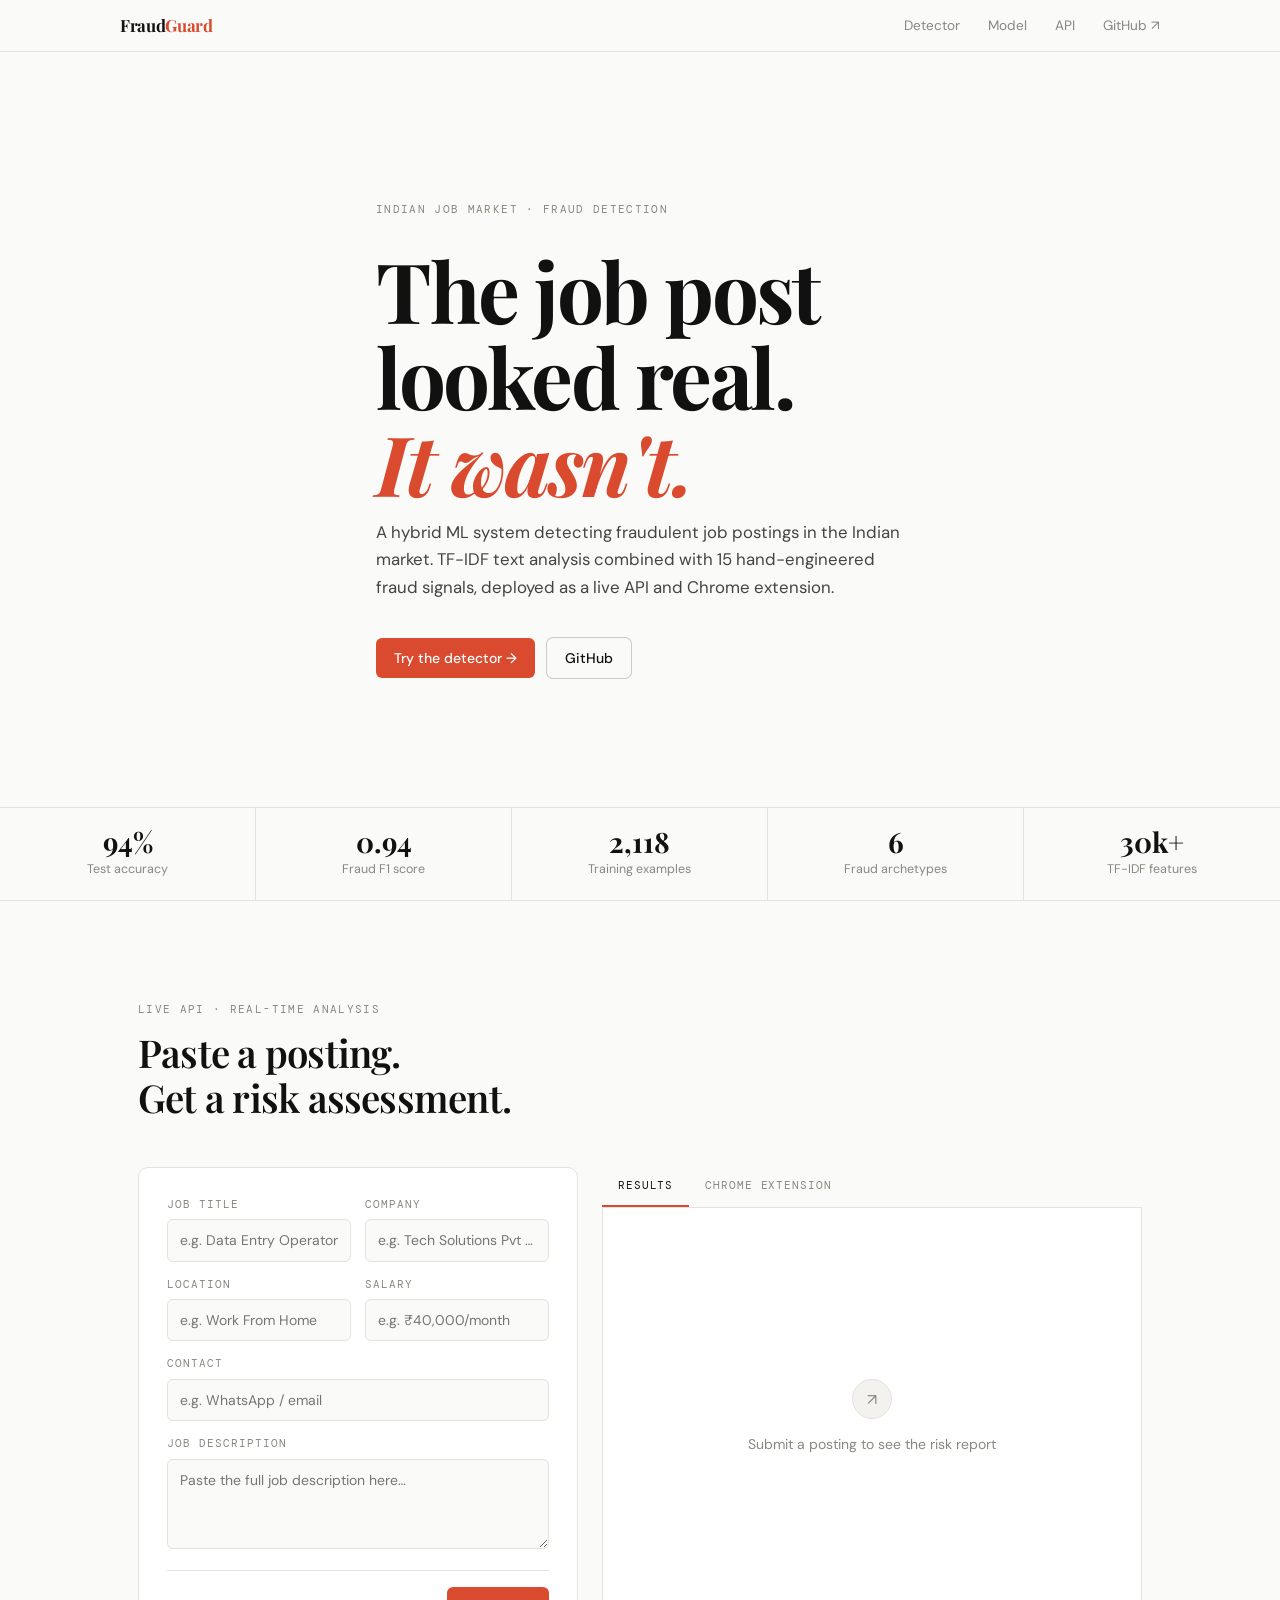
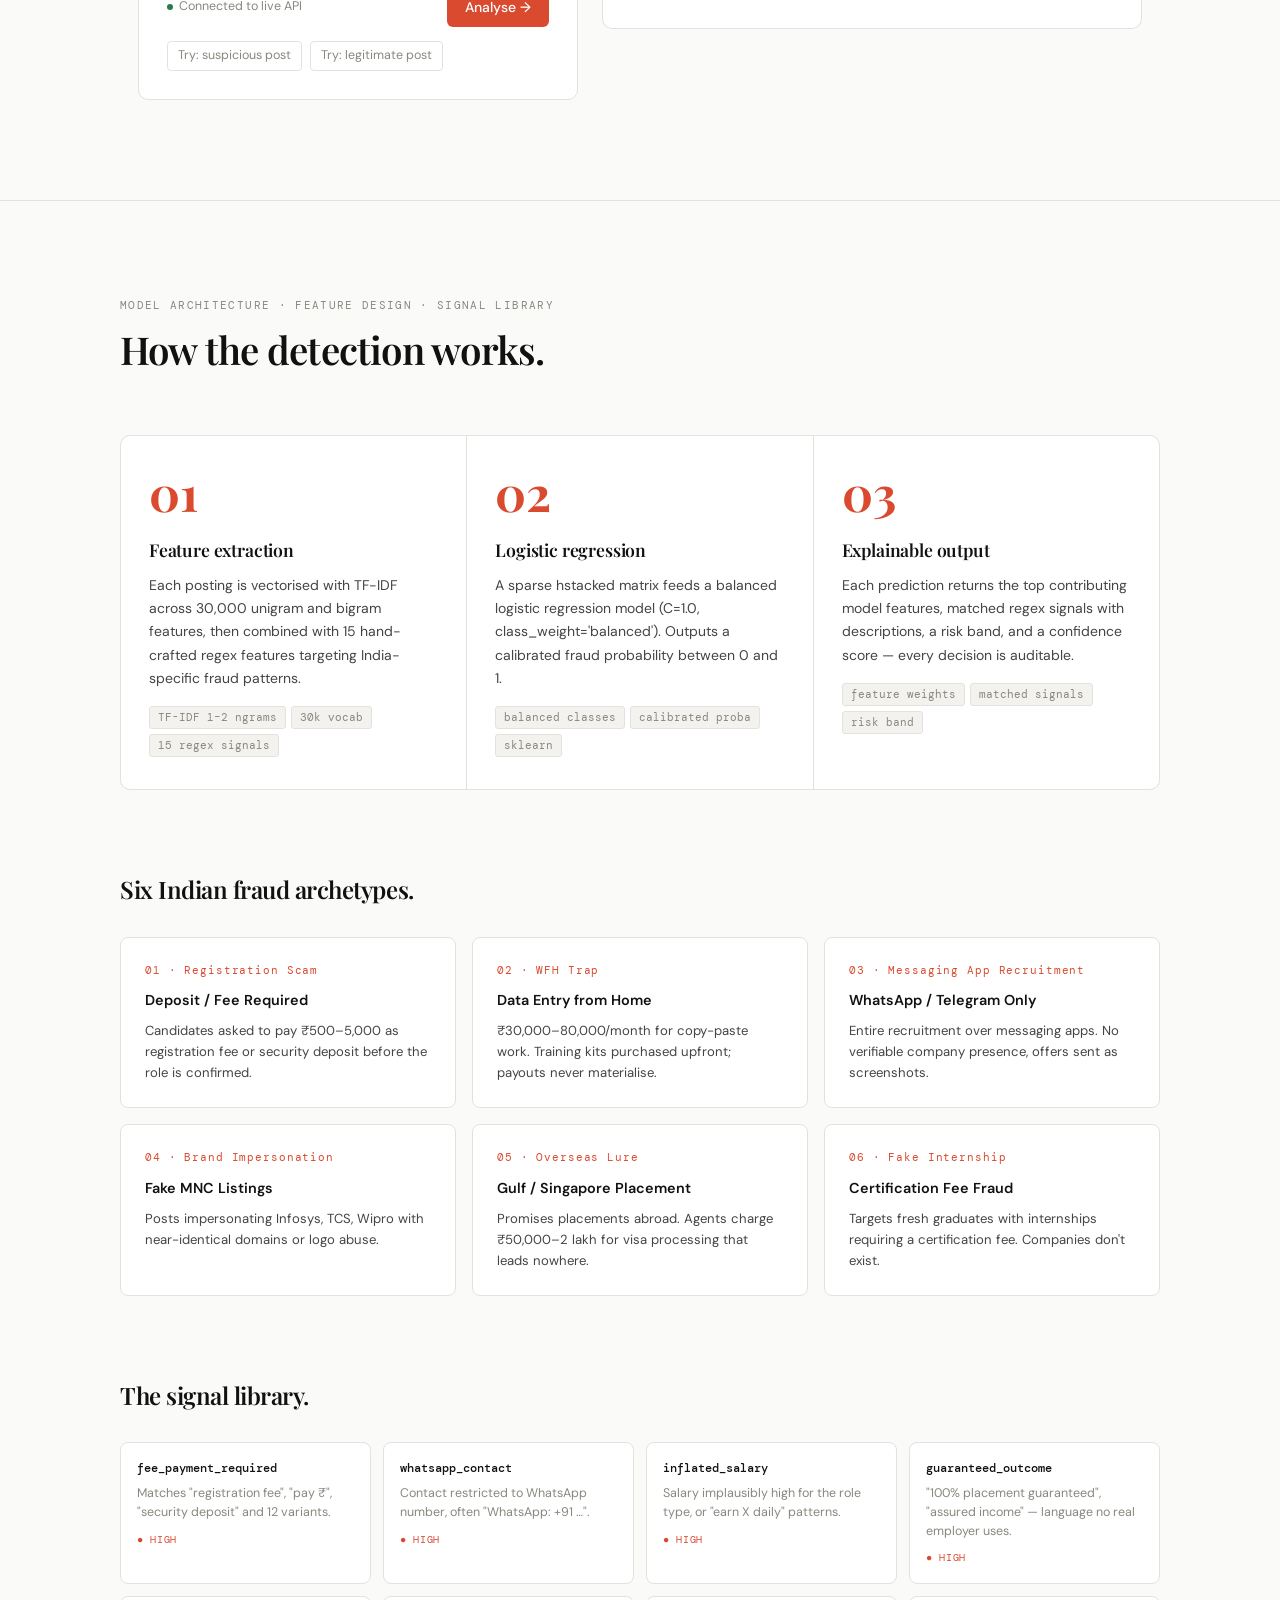
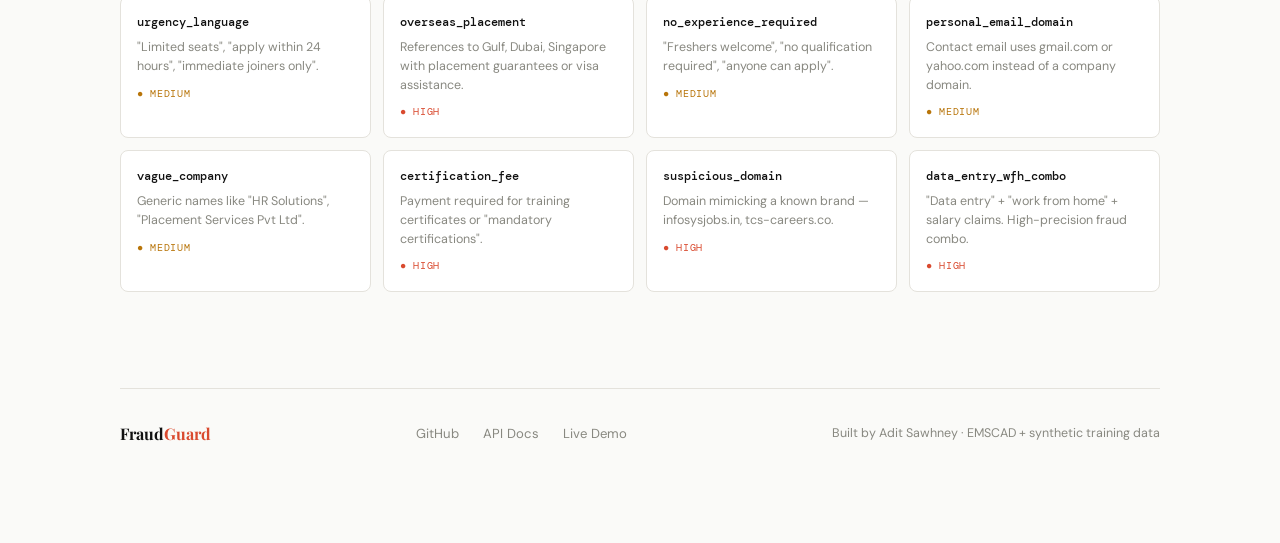
==== docs/index.html @ e3fcb536 "rename website to docs for github pages" ====
<!DOCTYPE html>
<html lang="en">
<head>
  <meta charset="UTF-8" />
  <meta name="viewport" content="width=device-width, initial-scale=1.0" />
  <title>FraudGuard — Indian Job Fraud Detection</title>

  <link rel="preconnect" href="https://fonts.googleapis.com">
  <link rel="preconnect" href="https://fonts.gstatic.com" crossorigin>
  <link href="https://fonts.googleapis.com/css2?family=Playfair+Display:ital,wght@0,600;0,700;1,400;1,600&family=DM+Sans:opsz,wght@9..40,300;9..40,400;9..40,500&family=DM+Mono:wght@400;500&display=swap" rel="stylesheet">

  <!-- Global -->
  <link rel="stylesheet" href="css/tokens.css">
  <link rel="stylesheet" href="css/base.css">

  <!-- Per-screen -->
  <link rel="stylesheet" href="screens/screen1.css">
  <link rel="stylesheet" href="screens/screen2.css">
  <link rel="stylesheet" href="screens/screen3.css">
</head>
<body>

  <!-- Nav -->
  <nav class="nav">
    <div class="container nav__inner">
      <span class="nav__logo">Fraud<span>Guard</span></span>
      <div class="nav__links">
        <a href="#screen2">Detector</a>
        <a href="#screen3">Model</a>
        <a href="https://fraud-job-detector-1mdz.onrender.com/docs" target="_blank">API</a>
        <a href="https://github.com/aditsawhney/Fraud-Job-Detector" target="_blank">GitHub ↗</a>
      </div>
    </div>
  </nav>

  <!-- Screen 1: Hero -->
  <section id="screen1">
    <div class="s1__body">
      <div class="container">
        <p class="s1__label">Indian job market · fraud detection</p>
        <h1 class="s1__title">
          The job post<br>looked real.<br><em>It wasn't.</em>
        </h1>
        <p class="s1__sub">
          A hybrid ML system detecting fraudulent job postings in the Indian market.
          TF-IDF text analysis combined with 15 hand-engineered fraud signals,
          deployed as a live API and Chrome extension.
        </p>
        <div class="s1__actions">
          <a href="#screen2" class="btn btn--primary">Try the detector →</a>
          <a href="https://github.com/aditsawhney/Fraud-Job-Detector" target="_blank" class="btn btn--outline">GitHub</a>
        </div>
      </div>
    </div>
    <div class="s1__stats">
      <div class="s1__stat">
        <span class="s1__stat-val">94%</span>
        <span class="s1__stat-label">Test accuracy</span>
      </div>
      <div class="s1__stat">
        <span class="s1__stat-val">0.94</span>
        <span class="s1__stat-label">Fraud F1 score</span>
      </div>
      <div class="s1__stat">
        <span class="s1__stat-val">2,118</span>
        <span class="s1__stat-label">Training examples</span>
      </div>
      <div class="s1__stat">
        <span class="s1__stat-val">6</span>
        <span class="s1__stat-label">Fraud archetypes</span>
      </div>
      <div class="s1__stat">
        <span class="s1__stat-val">30k+</span>
        <span class="s1__stat-label">TF-IDF features</span>
      </div>
    </div>
  </section>

  <!-- Screen 2: Detector + Extension -->
  <section id="screen2">
    <div class="container">
      <div class="s2__header">
        <span class="s2__label">Live API · Real-time analysis</span>
        <h2 class="s2__title">Paste a posting.<br>Get a risk assessment.</h2>
      </div>
      <div class="s2__grid">

        <!-- Input form -->
        <div class="s2__form-card">
          <div class="s2__form-grid">
            <div class="field">
              <label>Job Title</label>
              <input type="text" id="inp-title" placeholder="e.g. Data Entry Operator" />
            </div>
            <div class="field">
              <label>Company</label>
              <input type="text" id="inp-company" placeholder="e.g. Tech Solutions Pvt Ltd" />
            </div>
            <div class="field">
              <label>Location</label>
              <input type="text" id="inp-location" placeholder="e.g. Work From Home" />
            </div>
            <div class="field">
              <label>Salary</label>
              <input type="text" id="inp-salary" placeholder="e.g. ₹40,000/month" />
            </div>
            <div class="field field--full">
              <label>Contact</label>
              <input type="text" id="inp-contact" placeholder="e.g. WhatsApp / email" />
            </div>
            <div class="field field--full">
              <label>Job Description</label>
              <textarea id="inp-description" placeholder="Paste the full job description here…"></textarea>
            </div>
          </div>
          <div class="s2__form-footer">
            <span class="s2__form-note">Connected to live API</span>
            <button class="btn btn--primary" id="analyze-btn">Analyse →</button>
          </div>
          <div class="s2__examples">
            <button class="s2__example-btn" onclick="loadExample('fraud')">Try: suspicious post</button>
            <button class="s2__example-btn" onclick="loadExample('legit')">Try: legitimate post</button>
          </div>
        </div>

        <!-- Tabs: Results / Extension -->
        <div class="s2__right">
          <div class="s2__tabs">
            <button class="s2__tab active" onclick="switchTab('results', this)">Results</button>
            <button class="s2__tab" onclick="switchTab('extension', this)">Chrome Extension</button>
          </div>

          <div class="s2__panel active" id="tab-results">
            <div id="result-idle" class="s2__result-idle">
              <div class="s2__result-idle-icon">↗</div>
              <p>Submit a posting to see the risk report</p>
            </div>
            <div id="result-content" style="display:none"></div>
          </div>

          <div class="s2__panel" id="tab-extension">
            <div class="s2__ext-panel">
              <div style="display:grid; grid-template-columns:280px 1fr; gap:24px; align-items:start;">
                <div>
                  <p class="ext-mockup-label" style="margin-bottom:10px;">Legitimate posting</p>
                  <img src="images/real.png" alt="Extension showing legitimate result" style="width:100%; border-radius:8px; border:1px solid var(--border); margin-bottom:20px;">
                  <p class="ext-mockup-label" style="margin-bottom:10px;">Suspicious posting</p>
                  <img src="images/suspicious.png" alt="Extension showing suspicious result" style="width:100%; border-radius:8px; border:1px solid var(--border);">
                </div>
                <div>
                    <p class="ext-mockup-label" style="margin-bottom:12px;">About the extension</p>
                    <p class="ext-context" style="border:none; padding:0; margin:0 0 16px 0;">
                      The Chrome extension scrapes job postings on LinkedIn and runs them against the live API in real time. Results appear as an overlay on each listing. No copy-pasting required.
                    </p>
                    <div style="display:flex; flex-direction:column; gap:10px;">
                      <p class="ext-context" style="border:none; padding:0; margin:0;">Falls back to local heuristics if the API is cold-starting</p>
                      <p class="ext-context" style="border:none; padding:0; margin:0;">No data stored — requests are discarded after analysis</p>
                      <p class="ext-context" style="border:none; padding:0; margin:0;">Works on "linkedin.com/jobs/view/" and "collections" pages</p>
                    </div>
                  </div>
              </div>
            </div>
          </div>
        </div>

      </div>
    </div>
  </section>

  <!-- Screen 3: Model + Archetypes + Signals + Footer -->
  <section id="screen3">
    <div class="container">

      <span class="s3__label">Model architecture · Feature design · Signal library</span>
      <h2 class="s3__title">How the detection works.</h2>

      <div class="s3__steps">
        <div class="s3__step">
          <div class="s3__step-num">01</div>
          <h3>Feature extraction</h3>
          <p>Each posting is vectorised with TF-IDF across 30,000 unigram and bigram features, then combined with 15 hand-crafted regex features targeting India-specific fraud patterns.</p>
          <div class="s3__step-tags">
            <span class="s3__tag">TF-IDF 1–2 ngrams</span>
            <span class="s3__tag">30k vocab</span>
            <span class="s3__tag">15 regex signals</span>
          </div>
        </div>
        <div class="s3__step">
          <div class="s3__step-num">02</div>
          <h3>Logistic regression</h3>
          <p>A sparse hstacked matrix feeds a balanced logistic regression model (C=1.0, class_weight='balanced'). Outputs a calibrated fraud probability between 0 and 1.</p>
          <div class="s3__step-tags">
            <span class="s3__tag">balanced classes</span>
            <span class="s3__tag">calibrated proba</span>
            <span class="s3__tag">sklearn</span>
          </div>
        </div>
        <div class="s3__step">
          <div class="s3__step-num">03</div>
          <h3>Explainable output</h3>
          <p>Each prediction returns the top contributing model features, matched regex signals with descriptions, a risk band, and a confidence score — every decision is auditable.</p>
          <div class="s3__step-tags">
            <span class="s3__tag">feature weights</span>
            <span class="s3__tag">matched signals</span>
            <span class="s3__tag">risk band</span>
          </div>
        </div>
      </div>

      <h3 class="s3__sub-title">Six Indian fraud archetypes.</h3>
      <div class="s3__archetypes">
        <div class="s3__archetype">
          <span class="s3__archetype-num">01 · Registration Scam</span>
          <h4>Deposit / Fee Required</h4>
          <p>Candidates asked to pay ₹500–5,000 as registration fee or security deposit before the role is confirmed.</p>
        </div>
        <div class="s3__archetype">
          <span class="s3__archetype-num">02 · WFH Trap</span>
          <h4>Data Entry from Home</h4>
          <p>₹30,000–80,000/month for copy-paste work. Training kits purchased upfront; payouts never materialise.</p>
        </div>
        <div class="s3__archetype">
          <span class="s3__archetype-num">03 · Messaging App Recruitment</span>
          <h4>WhatsApp / Telegram Only</h4>
          <p>Entire recruitment over messaging apps. No verifiable company presence, offers sent as screenshots.</p>
        </div>
        <div class="s3__archetype">
          <span class="s3__archetype-num">04 · Brand Impersonation</span>
          <h4>Fake MNC Listings</h4>
          <p>Posts impersonating Infosys, TCS, Wipro with near-identical domains or logo abuse.</p>
        </div>
        <div class="s3__archetype">
          <span class="s3__archetype-num">05 · Overseas Lure</span>
          <h4>Gulf / Singapore Placement</h4>
          <p>Promises placements abroad. Agents charge ₹50,000–2 lakh for visa processing that leads nowhere.</p>
        </div>
        <div class="s3__archetype">
          <span class="s3__archetype-num">06 · Fake Internship</span>
          <h4>Certification Fee Fraud</h4>
          <p>Targets fresh graduates with internships requiring a certification fee. Companies don't exist.</p>
        </div>
      </div>

      <h3 class="s3__sub-title">The signal library.</h3>
      <div class="s3__signals">
        <div class="s3__signal">
          <h5>fee_payment_required</h5>
          <p>Matches "registration fee", "pay ₹", "security deposit" and 12 variants.</p>
          <div class="s3__signal-sev s3__signal-sev--high">● High</div>
        </div>
        <div class="s3__signal">
          <h5>whatsapp_contact</h5>
          <p>Contact restricted to WhatsApp number, often "WhatsApp: +91 …".</p>
          <div class="s3__signal-sev s3__signal-sev--high">● High</div>
        </div>
        <div class="s3__signal">
          <h5>inflated_salary</h5>
          <p>Salary implausibly high for the role type, or "earn X daily" patterns.</p>
          <div class="s3__signal-sev s3__signal-sev--high">● High</div>
        </div>
        <div class="s3__signal">
          <h5>guaranteed_outcome</h5>
          <p>"100% placement guaranteed", "assured income" — language no real employer uses.</p>
          <div class="s3__signal-sev s3__signal-sev--high">● High</div>
        </div>
        <div class="s3__signal">
          <h5>urgency_language</h5>
          <p>"Limited seats", "apply within 24 hours", "immediate joiners only".</p>
          <div class="s3__signal-sev s3__signal-sev--medium">● Medium</div>
        </div>
        <div class="s3__signal">
          <h5>overseas_placement</h5>
          <p>References to Gulf, Dubai, Singapore with placement guarantees or visa assistance.</p>
          <div class="s3__signal-sev s3__signal-sev--high">● High</div>
        </div>
        <div class="s3__signal">
          <h5>no_experience_required</h5>
          <p>"Freshers welcome", "no qualification required", "anyone can apply".</p>
          <div class="s3__signal-sev s3__signal-sev--medium">● Medium</div>
        </div>
        <div class="s3__signal">
          <h5>personal_email_domain</h5>
          <p>Contact email uses gmail.com or yahoo.com instead of a company domain.</p>
          <div class="s3__signal-sev s3__signal-sev--medium">● Medium</div>
        </div>
        <div class="s3__signal">
          <h5>vague_company</h5>
          <p>Generic names like "HR Solutions", "Placement Services Pvt Ltd".</p>
          <div class="s3__signal-sev s3__signal-sev--medium">● Medium</div>
        </div>
        <div class="s3__signal">
          <h5>certification_fee</h5>
          <p>Payment required for training certificates or "mandatory certifications".</p>
          <div class="s3__signal-sev s3__signal-sev--high">● High</div>
        </div>
        <div class="s3__signal">
          <h5>suspicious_domain</h5>
          <p>Domain mimicking a known brand — infosysjobs.in, tcs-careers.co.</p>
          <div class="s3__signal-sev s3__signal-sev--high">● High</div>
        </div>
        <div class="s3__signal">
          <h5>data_entry_wfh_combo</h5>
          <p>"Data entry" + "work from home" + salary claims. High-precision fraud combo.</p>
          <div class="s3__signal-sev s3__signal-sev--high">● High</div>
        </div>
      </div>

      <div class="s3__footer">
        <div class="s3__footer-logo">Fraud<span>Guard</span></div>
        <div class="s3__footer-links">
          <a href="https://github.com/aditsawhney/Fraud-Job-Detector" target="_blank">GitHub</a>
          <a href="https://fraud-job-detector-1mdz.onrender.com/docs" target="_blank">API Docs</a>
          <a href="#screen2">Live Demo</a>
        </div>
        <p class="s3__footer-copy">Built by Adit Sawhney · EMSCAD + synthetic training data</p>
      </div>

    </div>
  </section>

  <script src="js/detector.js"></script>

</body>
</html>
---- docs/css/tokens.css ----
:root {
    --bg:         #FAFAF8;
    --bg-subtle:  #F3F2EE;
    --bg-card:    #FFFFFF;
    --border:     #E4E2DC;
    --border-mid: #CCCAC2;
    --text:       #111111;
    --text-mid:   #444444;
    --text-muted: #888880;
    --accent:     #D94A2F;
    --accent-dark:#B83C25;
    --safe:       #2A7A4B;
    --safe-bg:    #EBF5F0;
    --warn:       #B8750A;
    --warn-bg:    #FDF6E3;
    --danger:     #D94A2F;
    --danger-bg:  #FDF0ED;
  
    --font-serif: 'Playfair Display', Georgia, serif;
    --font-sans:  'DM Sans', system-ui, sans-serif;
    --font-mono:  'DM Mono', 'Courier New', monospace;
  }
---- docs/css/base.css ----
*, *::before, *::after { box-sizing: border-box; margin: 0; padding: 0; }
html { scroll-behavior: smooth; -webkit-font-smoothing: antialiased; }
body {
  font-family: var(--font-sans);
  background: var(--bg);
  color: var(--text);
  font-size: 16px;
  line-height: 1.6;
}
a { color: inherit; text-decoration: none; }
button { cursor: pointer; border: none; background: none; font: inherit; }
input, textarea { font: inherit; }

.container {
  max-width: 1120px;
  margin: 0 auto;
  padding: 0 40px;
}

/* Nav */
.nav {
  position: fixed;
  top: 0; left: 0; right: 0;
  z-index: 100;
  height: 52px;
  background: rgba(250,250,248,0.94);
  backdrop-filter: blur(10px);
  border-bottom: 1px solid var(--border);
}
.nav__inner {
  display: flex;
  align-items: center;
  justify-content: space-between;
  height: 100%;
}
.nav__logo {
  font-family: var(--font-serif);
  font-size: 1.05rem;
  font-weight: 700;
  letter-spacing: -0.02em;
}
.nav__logo span { color: var(--accent); }
.nav__links {
  display: flex;
  align-items: center;
  gap: 28px;
}
.nav__links a {
  font-size: 0.85rem;
  color: var(--text-muted);
  transition: color 0.15s;
}
.nav__links a:hover { color: var(--text); }
.nav__links a.active { color: var(--text); font-weight: 500; }

/* Buttons */
.btn {
  display: inline-flex;
  align-items: center;
  gap: 6px;
  padding: 9px 18px;
  border-radius: 6px;
  font-size: 0.875rem;
  font-weight: 500;
  transition: all 0.15s;
  white-space: nowrap;
}
.btn--primary {
  background: var(--accent);
  color: #fff;
}
.btn--primary:hover { background: var(--accent-dark); }
.btn--outline {
  background: transparent;
  color: var(--text);
  box-shadow: 0 0 0 1px var(--border-mid);
}
.btn--outline:hover { background: var(--bg-subtle); }
---- docs/screens/screen1.css ----
/* â”€â”€ Screen 1: Hero â”€â”€ */

#screen1 {
    min-height: 100vh;
    display: flex;
    flex-direction: column;
    padding-top: 52px; /* nav height */
  }
  
  .s1__body {
    flex: 1;
    display: flex;
    flex-direction: column;
    justify-content: center;
    padding: 80px 0 60px;
  }
  
  .s1__label {
    font-family: var(--font-mono);
    font-size: 0.7rem;
    letter-spacing: 0.12em;
    text-transform: uppercase;
    color: var(--text-muted);
    margin-bottom: 28px;
  }
  
  .s1__title {
    font-family: var(--font-serif);
    font-size: clamp(3.4rem, 6.5vw, 5.8rem);
    font-weight: 700;
    line-height: 1.04;
    letter-spacing: -0.03em;
    color: var(--text);
    margin-bottom: 12px;
  }
  
  .s1__title em {
    font-style: italic;
    color: var(--accent);
  }
  
  .s1__sub {
    font-size: 1.05rem;
    color: var(--text-mid);
    max-width: 44ch;
    line-height: 1.65;
    margin-bottom: 36px;
  }
  
  .s1__actions {
    display: flex;
    gap: 12px;
    align-items: center;
  }
  
  /* Stats strip â€” pinned to bottom of screen */
  .s1__stats {
    display: grid;
    grid-template-columns: repeat(5, 1fr);
    border-top: 1px solid var(--border);
  }
  
  .s1__stat {
    padding: 20px 28px;
    border-right: 1px solid var(--border);
    display: flex;
    flex-direction: column;
    align-items: center;
    text-align: center;
  }
  .s1__stat:last-child { border-right: none; }
  
  .s1__stat-val {
    display: block;
    font-family: var(--font-serif);
    font-size: 1.75rem;
    font-weight: 700;
    line-height: 1;
    color: var(--text);
    margin-bottom: 4px;
  }
  
  .s1__stat-label {
    font-size: 0.78rem;
    color: var(--text-muted);
  }
---- docs/screens/screen2.css ----
/* ── Screen 2: Detector + Extension ── */

#screen2 {
    min-height: 100vh;
    border-top: 1px solid var(--border);
    display: flex;
    flex-direction: column;
    justify-content: center;
    padding: 80px 0;
  }
  
  .s2__header {
    margin-bottom: 48px;
  }
  
  .s2__label {
    font-family: var(--font-mono);
    font-size: 0.7rem;
    letter-spacing: 0.12em;
    text-transform: uppercase;
    color: var(--text-muted);
    margin-bottom: 12px;
    display: block;
  }
  
  .s2__title {
    font-family: var(--font-serif);
    font-size: clamp(1.8rem, 3vw, 2.4rem);
    font-weight: 600;
    letter-spacing: -0.02em;
    line-height: 1.15;
  }
  
  /* Main two-column layout */
  .s2__grid {
    display: grid;
    grid-template-columns: 440px 540px;
    gap: 24px;
    align-items: start;
  }
  
  /* Left: form */
  .s2__form-card {
    background: var(--bg-card);
    border: 1px solid var(--border);
    border-radius: 10px;
    padding: 28px;
    width: 100%
  }
  
  .s2__form-grid {
    display: grid;
    grid-template-columns: 1fr 1fr;
    gap: 14px;
    margin-bottom: 14px;
    width: 100%
  }
  
  .s2__form-grid .field--full {
    grid-column: 1 / -1;
  }
  
  .field label {
    display: block;
    font-family: var(--font-mono);
    font-size: 0.68rem;
    letter-spacing: 0.09em;
    text-transform: uppercase;
    color: var(--text-muted);
    margin-bottom: 6px;
  }
  
  .field input,
  .field textarea {
    width: 100%;
    padding: 9px 12px;
    border: 1px solid var(--border);
    border-radius: 6px;
    background: var(--bg);
    color: var(--text);
    font-size: 0.875rem;
    transition: border-color 0.15s, box-shadow 0.15s;
  }
  
  .field input:focus,
  .field textarea:focus {
    outline: none;
    border-color: var(--accent);
    box-shadow: 0 0 0 3px rgba(217,74,47,0.08);
  }
  
  .field textarea {
    resize: vertical;
    min-height: 90px;
  }
  
  .s2__form-footer {
    display: flex;
    align-items: center;
    justify-content: space-between;
    padding-top: 16px;
    border-top: 1px solid var(--border);
    flex-wrap: wrap;
    gap: 10px;
  }
  
  .s2__form-note {
    font-size: 0.78rem;
    color: var(--text-muted);
    display: flex;
    align-items: center;
    gap: 6px;
  }
  .s2__form-note::before {
    content: '';
    width: 6px; height: 6px;
    border-radius: 50%;
    background: var(--safe);
    display: inline-block;
  }
  
  .s2__right {
    min-width: 0;
    width: 100%;
  }
  
  .s2__tabs {
    width: 100%;
  }
  
  .s2__panel {
    width: 100%;
  }

  .field input {
    overflow: hidden;
    text-overflow: ellipsis;
    white-space: nowrap;
  }

  .s2__examples {
    display: flex;
    gap: 8px;
    margin-top: 14px;
  }
  
  .s2__example-btn {
    font-size: 0.78rem;
    color: var(--text-muted);
    padding: 4px 10px;
    border: 1px solid var(--border);
    border-radius: 4px;
    background: transparent;
    cursor: pointer;
    transition: all 0.15s;
  }
  .s2__example-btn:hover {
    color: var(--text);
    border-color: var(--border-mid);
    background: var(--bg-subtle);
  }
  
  /* Right: results + extension tabs */
  .s2__right {
    display: flex;
    flex-direction: column;
    gap: 0;
  }
  
  .s2__tabs {
    display: flex;
    border-bottom: 1px solid var(--border);
    margin-bottom: 0;
  }
  
  .s2__tab {
    font-family: var(--font-mono);
    font-size: 0.7rem;
    letter-spacing: 0.08em;
    text-transform: uppercase;
    color: var(--text-muted);
    padding: 10px 16px;
    border-bottom: 2px solid transparent;
    cursor: pointer;
    transition: all 0.15s;
    background: none;
    border-top: none;
    border-left: none;
    border-right: none;
  }
  .s2__tab:hover { color: var(--text); }
  .s2__tab.active {
    color: var(--text);
    border-bottom-color: var(--accent);
  }
  
  .s2__panel {
    display: none;
    background: var(--bg-card);
    border: 1px solid var(--border);
    border-top: none;
    border-radius: 0 0 10px 10px;
    min-height: 420px;
  }
  .s2__panel.active { display: block; }
  
  /* Results panel */
  .s2__result-idle {
    display: flex;
    flex-direction: column;
    align-items: center;
    justify-content: center;
    min-height: 420px;
    gap: 10px;
    color: var(--text-muted);
    font-size: 0.875rem;
    text-align: center;
    padding: 40px;
  }
  
  .s2__result-idle-icon {
    width: 40px; height: 40px;
    border-radius: 50%;
    background: var(--bg-subtle);
    border: 1px solid var(--border);
    display: flex;
    align-items: center;
    justify-content: center;
    font-size: 1rem;
    margin-bottom: 4px;
  }
  
  #result-content { padding: 24px; }
  
  .result__header {
    display: flex;
    align-items: flex-start;
    justify-content: space-between;
    padding-bottom: 20px;
    margin-bottom: 20px;
    border-bottom: 1px solid var(--border);
  }
  
  .result__verdict {
    font-family: var(--font-serif);
    font-size: 1.4rem;
    font-weight: 700;
    line-height: 1.2;
    margin-bottom: 6px;
  }
  
  .result__sub {
    font-size: 0.85rem;
    color: var(--text-muted);
  }
  
  .result__ring {
    width: 68px; height: 68px;
    border-radius: 50%;
    border: 3px solid currentColor;
    display: flex;
    flex-direction: column;
    align-items: center;
    justify-content: center;
    font-family: var(--font-mono);
    flex-shrink: 0;
  }
  .result__ring-val  { font-size: 1rem; font-weight: 500; line-height: 1; }
  .result__ring-lbl  { font-size: 0.58rem; opacity: 0.65; }
  .result__ring--safe   { color: var(--safe); }
  .result__ring--warn   { color: var(--warn); }
  .result__ring--danger { color: var(--danger); }
  
  .result__section { margin-bottom: 18px; }
  .result__section-title {
    font-family: var(--font-mono);
    font-size: 0.66rem;
    letter-spacing: 0.1em;
    text-transform: uppercase;
    color: var(--text-muted);
    margin-bottom: 10px;
    padding-bottom: 6px;
    border-bottom: 1px solid var(--border);
  }
  
  .result__signals { display: flex; flex-wrap: wrap; gap: 6px; }
  
  .signal-chip {
    padding: 3px 9px;
    border-radius: 4px;
    font-size: 0.78rem;
    font-weight: 500;
    background: var(--danger-bg);
    color: var(--danger);
    border: 1px solid rgba(217,74,47,0.15);
  }
  .signal-chip--none {
    background: var(--bg-subtle);
    color: var(--text-muted);
    border-color: var(--border);
  }
  
  .result__feat-row {
    display: flex;
    align-items: center;
    gap: 10px;
    padding: 5px 0;
    border-bottom: 1px solid var(--border);
    font-size: 0.82rem;
  }
  .result__feat-row:last-child { border-bottom: none; }
  .result__feat-name { flex: 1; font-family: var(--font-mono); font-size: 0.75rem; color: var(--text-mid); }
  .result__feat-bar-wrap { width: 72px; height: 3px; background: var(--bg-subtle); border-radius: 99px; }
  .result__feat-bar { height: 100%; border-radius: 99px; background: var(--accent); }
  .result__feat-val { font-family: var(--font-mono); font-size: 0.72rem; color: var(--text-muted); width: 36px; text-align: right; }
  
  /* Extension mockup panel */
  .s2__ext-panel {
    padding: 24px;
  }
  
  .ext-mockup-label {
    font-family: var(--font-mono);
    font-size: 0.68rem;
    letter-spacing: 0.08em;
    text-transform: uppercase;
    color: var(--text-muted);
    margin-bottom: 14px;
  }
  
  .ext-popup {
    background: #1C1C1E;
    border-radius: 8px;
    overflow: hidden;
    font-family: var(--font-mono);
    font-size: 0.75rem;
    margin-bottom: 14px;
  }
  
  .ext-popup__bar {
    display: flex;
    align-items: center;
    justify-content: space-between;
    padding: 10px 14px;
    border-bottom: 1px solid #2C2C2E;
  }
  .ext-popup__name { color: #fff; font-weight: 500; font-size: 0.8rem; }
  .ext-popup__badge {
    padding: 2px 8px;
    border-radius: 3px;
    font-size: 0.67rem;
    letter-spacing: 0.05em;
  }
  .ext-popup__badge--danger { background: rgba(217,74,47,0.2); color: #FF6B50; }
  .ext-popup__badge--safe   { background: rgba(42,122,75,0.2);  color: #5DBF85; }
  
  .ext-popup__rows { padding: 4px 0; }
  .ext-popup__row {
    display: flex;
    justify-content: space-between;
    padding: 6px 14px;
    border-bottom: 1px solid #232325;
  }
  .ext-popup__row:last-child { border-bottom: none; }
  .ext-popup__row-key   { color: #666; }
  .ext-popup__row-val   { color: #E0E0E0; }
  .ext-popup__row-val--danger { color: #FF6B50; }
  .ext-popup__row-val--safe   { color: #5DBF85; }
  
  .ext-popup__signals {
    padding: 8px 14px 10px;
    border-top: 1px solid #2C2C2E;
    display: flex;
    flex-wrap: wrap;
    gap: 5px;
  }
  .ext-signal {
    padding: 2px 7px;
    border-radius: 3px;
    background: rgba(217,74,47,0.15);
    color: #FF6B50;
    font-size: 0.67rem;
  }
  
  .ext-context {
    font-size: 0.82rem;
    color: var(--text-muted);
    line-height: 1.6;
    border-top: 1px solid var(--border);
    padding-top: 16px;
    margin-top: 4px;
  }
  
  /* Loading spinner */
  @keyframes spin { to { transform: rotate(360deg); } }
  .spinner {
    width: 28px; height: 28px;
    border: 2px solid var(--border);
    border-top-color: var(--accent);
    border-radius: 50%;
    animation: spin 0.7s linear infinite;
  }
---- docs/screens/screen3.css ----
/* ── Screen 3: About the Model ── */

#screen3 {
    border-top: 1px solid var(--border);
    padding: 96px 0;
  }
  
  .s3__label {
    font-family: var(--font-mono);
    font-size: 0.7rem;
    letter-spacing: 0.12em;
    text-transform: uppercase;
    color: var(--text-muted);
    margin-bottom: 12px;
    display: block;
  }
  
  .s3__title {
    font-family: var(--font-serif);
    font-size: clamp(1.8rem, 3vw, 2.4rem);
    font-weight: 600;
    letter-spacing: -0.02em;
    line-height: 1.15;
    margin-bottom: 64px;
  }
  
  /* How it works — 3 steps */
  .s3__steps {
    display: grid;
    grid-template-columns: repeat(3, 1fr);
    gap: 1px;
    background: var(--border);
    border: 1px solid var(--border);
    border-radius: 10px;
    overflow: hidden;
    margin-bottom: 80px;
  }
  
  .s3__step {
    background: var(--bg-card);
    padding: 32px 28px;
  }
  
  .s3__step-num {
    font-family: var(--font-serif);
    font-size: 3rem;
    font-weight: 700;
    color: var(--accent);
    line-height: 1;
    margin-bottom: 20px;
  }
  
  .s3__step h3 {
    font-family: var(--font-serif);
    font-size: 1.1rem;
    font-weight: 600;
    margin-bottom: 10px;
    letter-spacing: -0.01em;
  }
  
  .s3__step p {
    font-size: 0.875rem;
    color: var(--text-mid);
    line-height: 1.65;
  }
  
  .s3__step-tags {
    display: flex;
    flex-wrap: wrap;
    gap: 5px;
    margin-top: 16px;
  }
  
  .s3__tag {
    font-family: var(--font-mono);
    font-size: 0.68rem;
    padding: 2px 8px;
    border-radius: 3px;
    background: var(--bg-subtle);
    color: var(--text-muted);
    border: 1px solid var(--border);
  }
  
  /* Archetypes grid */
  .s3__sub-title {
    font-family: var(--font-serif);
    font-size: 1.5rem;
    font-weight: 600;
    letter-spacing: -0.02em;
    margin-bottom: 28px;
  }
  
  .s3__archetypes {
    display: grid;
    grid-template-columns: repeat(3, 1fr);
    gap: 16px;
    margin-bottom: 80px;
  }
  
  .s3__archetype {
    padding: 24px;
    border: 1px solid var(--border);
    border-radius: 8px;
    background: var(--bg-card);
    transition: border-color 0.15s;
  }
  .s3__archetype:hover { border-color: var(--border-mid); }
  
  .s3__archetype-num {
    font-family: var(--font-mono);
    font-size: 0.68rem;
    color: var(--accent);
    letter-spacing: 0.08em;
    margin-bottom: 10px;
    display: block;
  }
  
  .s3__archetype h4 {
    font-size: 0.9rem;
    font-weight: 600;
    margin-bottom: 8px;
  }
  
  .s3__archetype p {
    font-size: 0.82rem;
    color: var(--text-mid);
    line-height: 1.6;
  }
  
  /* Signal library */
  .s3__signals {
    display: grid;
    grid-template-columns: repeat(4, 1fr);
    gap: 12px;
  }
  
  .s3__signal {
    padding: 16px;
    border: 1px solid var(--border);
    border-radius: 8px;
    background: var(--bg-card);
    transition: border-color 0.15s;
  }
  .s3__signal:hover { border-color: var(--accent); }
  
  .s3__signal h5 {
    font-family: var(--font-mono);
    font-size: 0.75rem;
    font-weight: 500;
    color: var(--text);
    margin-bottom: 6px;
  }
  
  .s3__signal p {
    font-size: 0.78rem;
    color: var(--text-muted);
    line-height: 1.5;
  }
  
  .s3__signal-sev {
    margin-top: 10px;
    font-family: var(--font-mono);
    font-size: 0.65rem;
    letter-spacing: 0.06em;
    text-transform: uppercase;
  }
  .s3__signal-sev--high   { color: var(--danger); }
  .s3__signal-sev--medium { color: var(--warn); }
  .s3__signal-sev--low    { color: var(--text-muted); }
  
  /* Footer */
  .s3__footer {
    margin-top: 96px;
    padding-top: 32px;
    border-top: 1px solid var(--border);
    display: flex;
    align-items: center;
    justify-content: space-between;
    flex-wrap: wrap;
    gap: 16px;
  }
  
  .s3__footer-logo {
    font-family: var(--font-serif);
    font-size: 1rem;
    font-weight: 700;
  }
  .s3__footer-logo span { color: var(--accent); }
  
  .s3__footer-links {
    display: flex;
    gap: 24px;
  }
  .s3__footer-links a {
    font-size: 0.82rem;
    color: var(--text-muted);
    transition: color 0.15s;
  }
  .s3__footer-links a:hover { color: var(--text); }
  
  .s3__footer-copy {
    font-size: 0.78rem;
    color: var(--text-muted);
  }
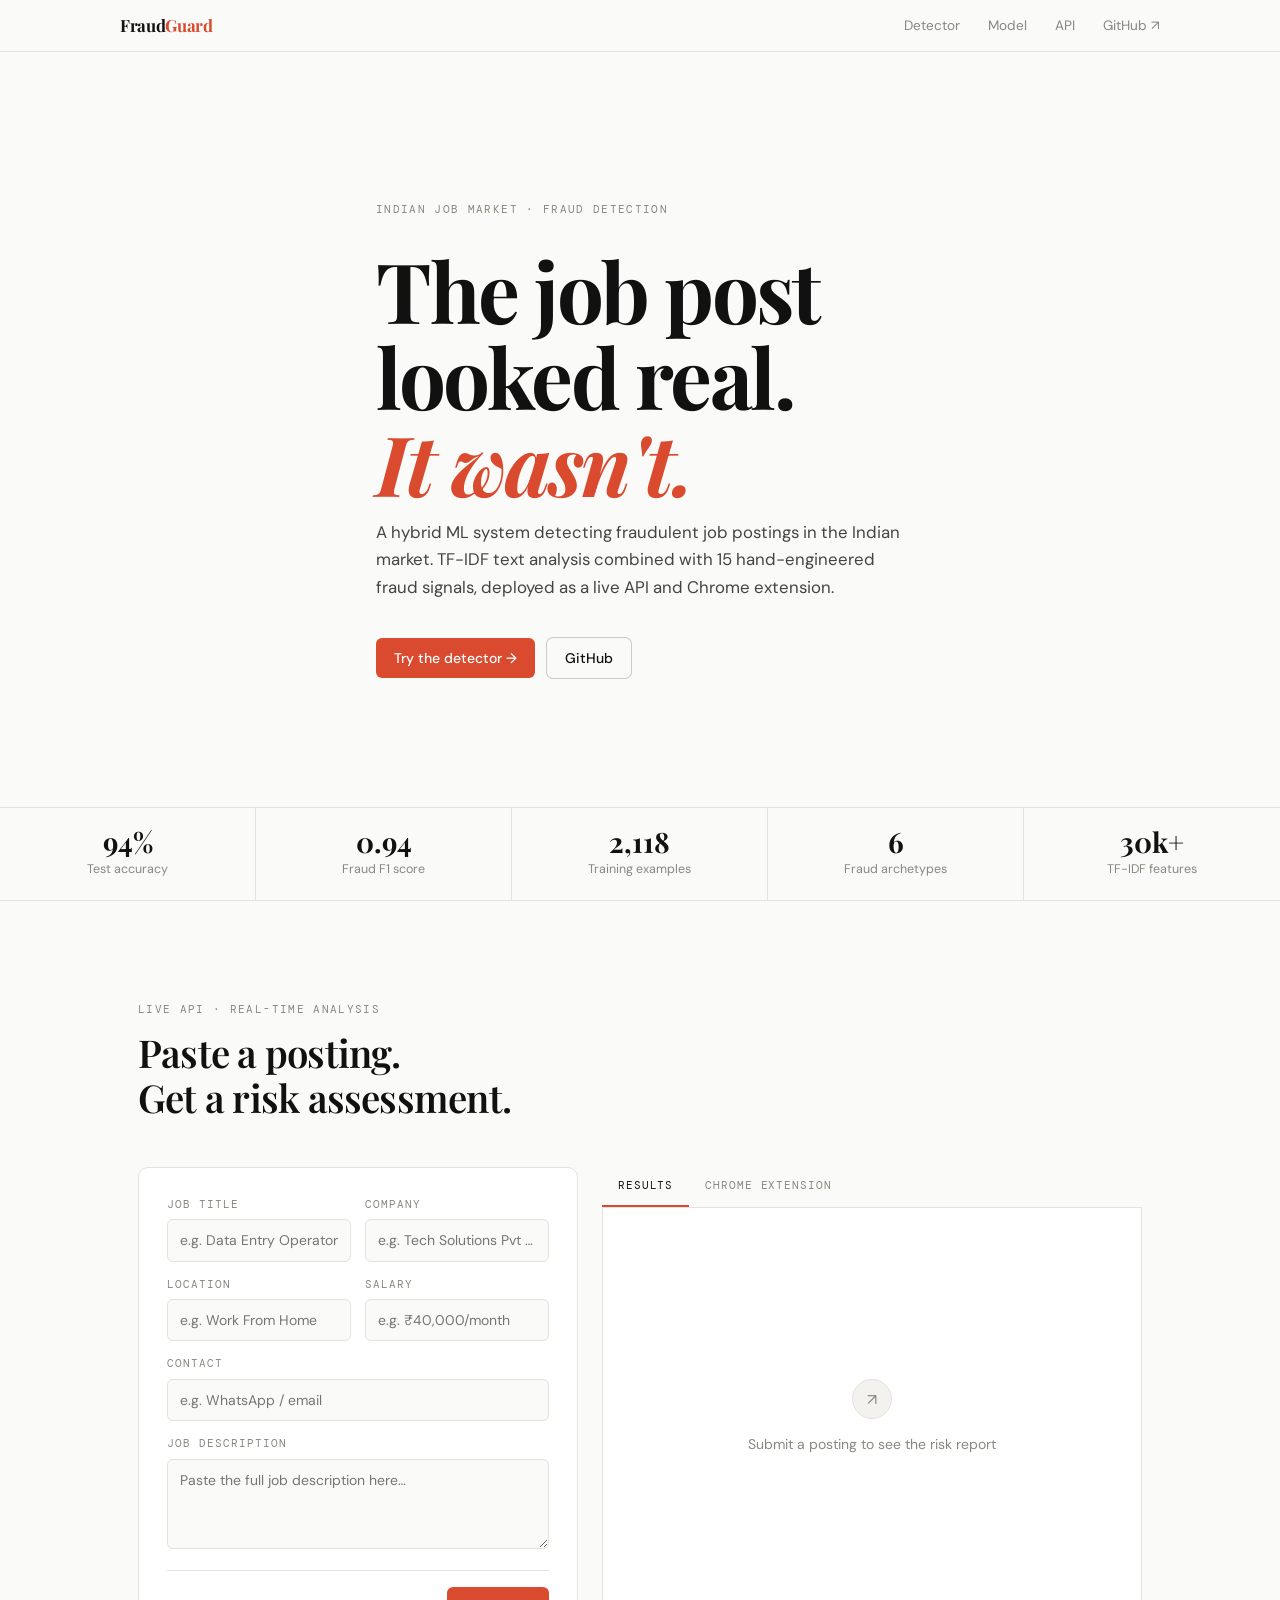
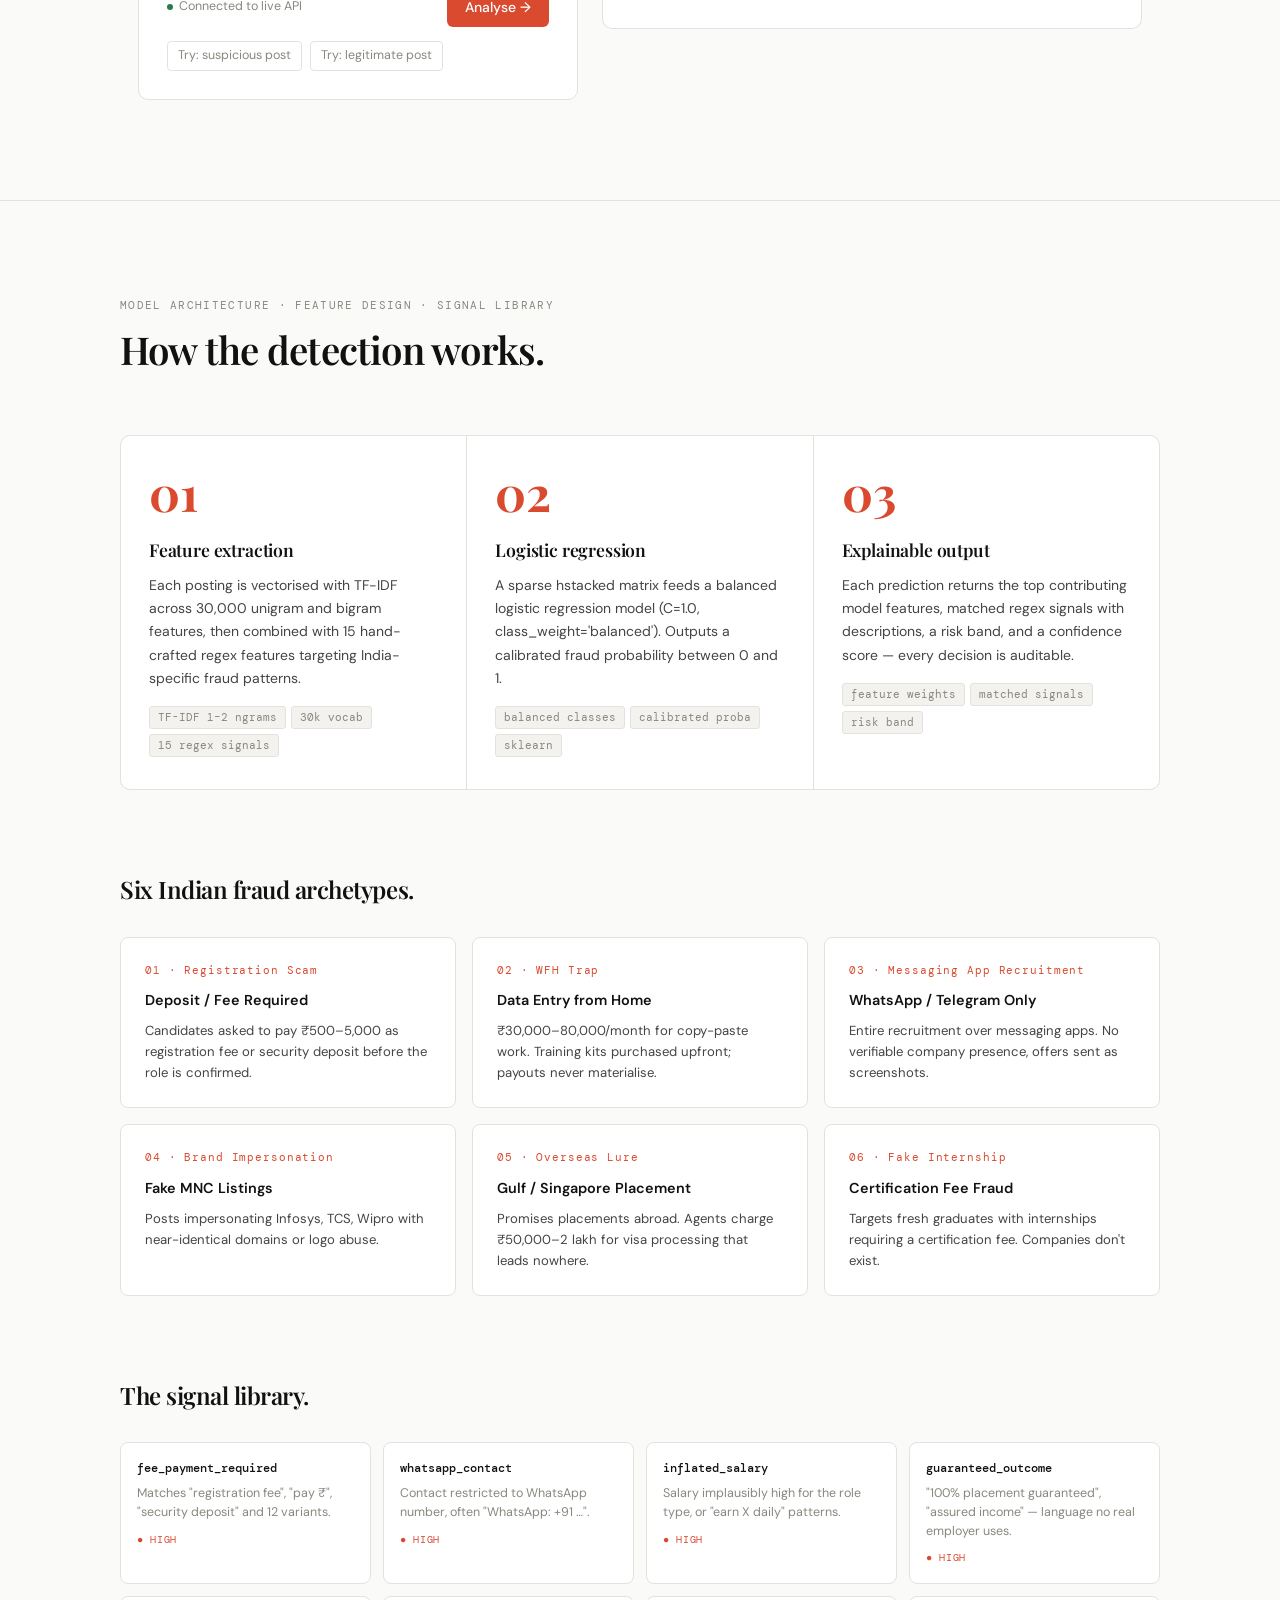
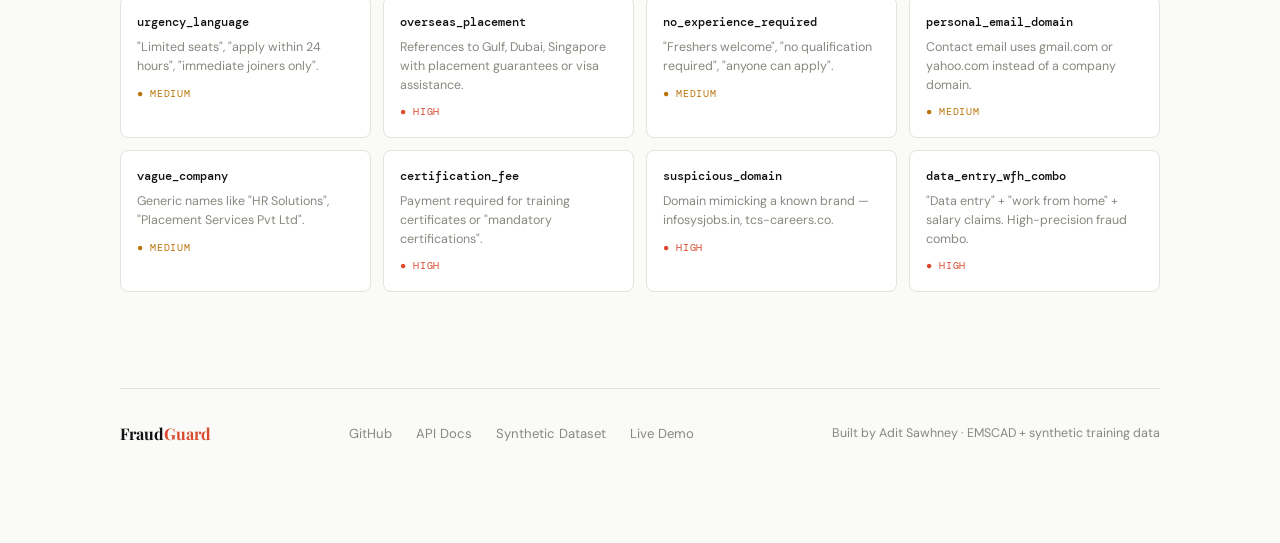
==== commit 715f3d77: "add kaggle dataset link" ====
--- a/docs/index.html
+++ b/docs/index.html
@@ -308,8 +308,9 @@
       <div class="s3__footer">
         <div class="s3__footer-logo">Fraud<span>Guard</span></div>
         <div class="s3__footer-links">
-          <a href="https://github.com/aditsawhney/Fraud-Job-Detector" target="_blank">GitHub</a>
+          <a href="https://github.com/aditsawhney/FraudGuard" target="_blank">GitHub</a>
           <a href="https://fraud-job-detector-1mdz.onrender.com/docs" target="_blank">API Docs</a>
+          <a href="https://www.kaggle.com/datasets/aditsawhney/indian-job-fraud-dataset" target="_blank">Synthetic Dataset</a>
           <a href="#screen2">Live Demo</a>
         </div>
         <p class="s3__footer-copy">Built by Adit Sawhney · EMSCAD + synthetic training data</p>
